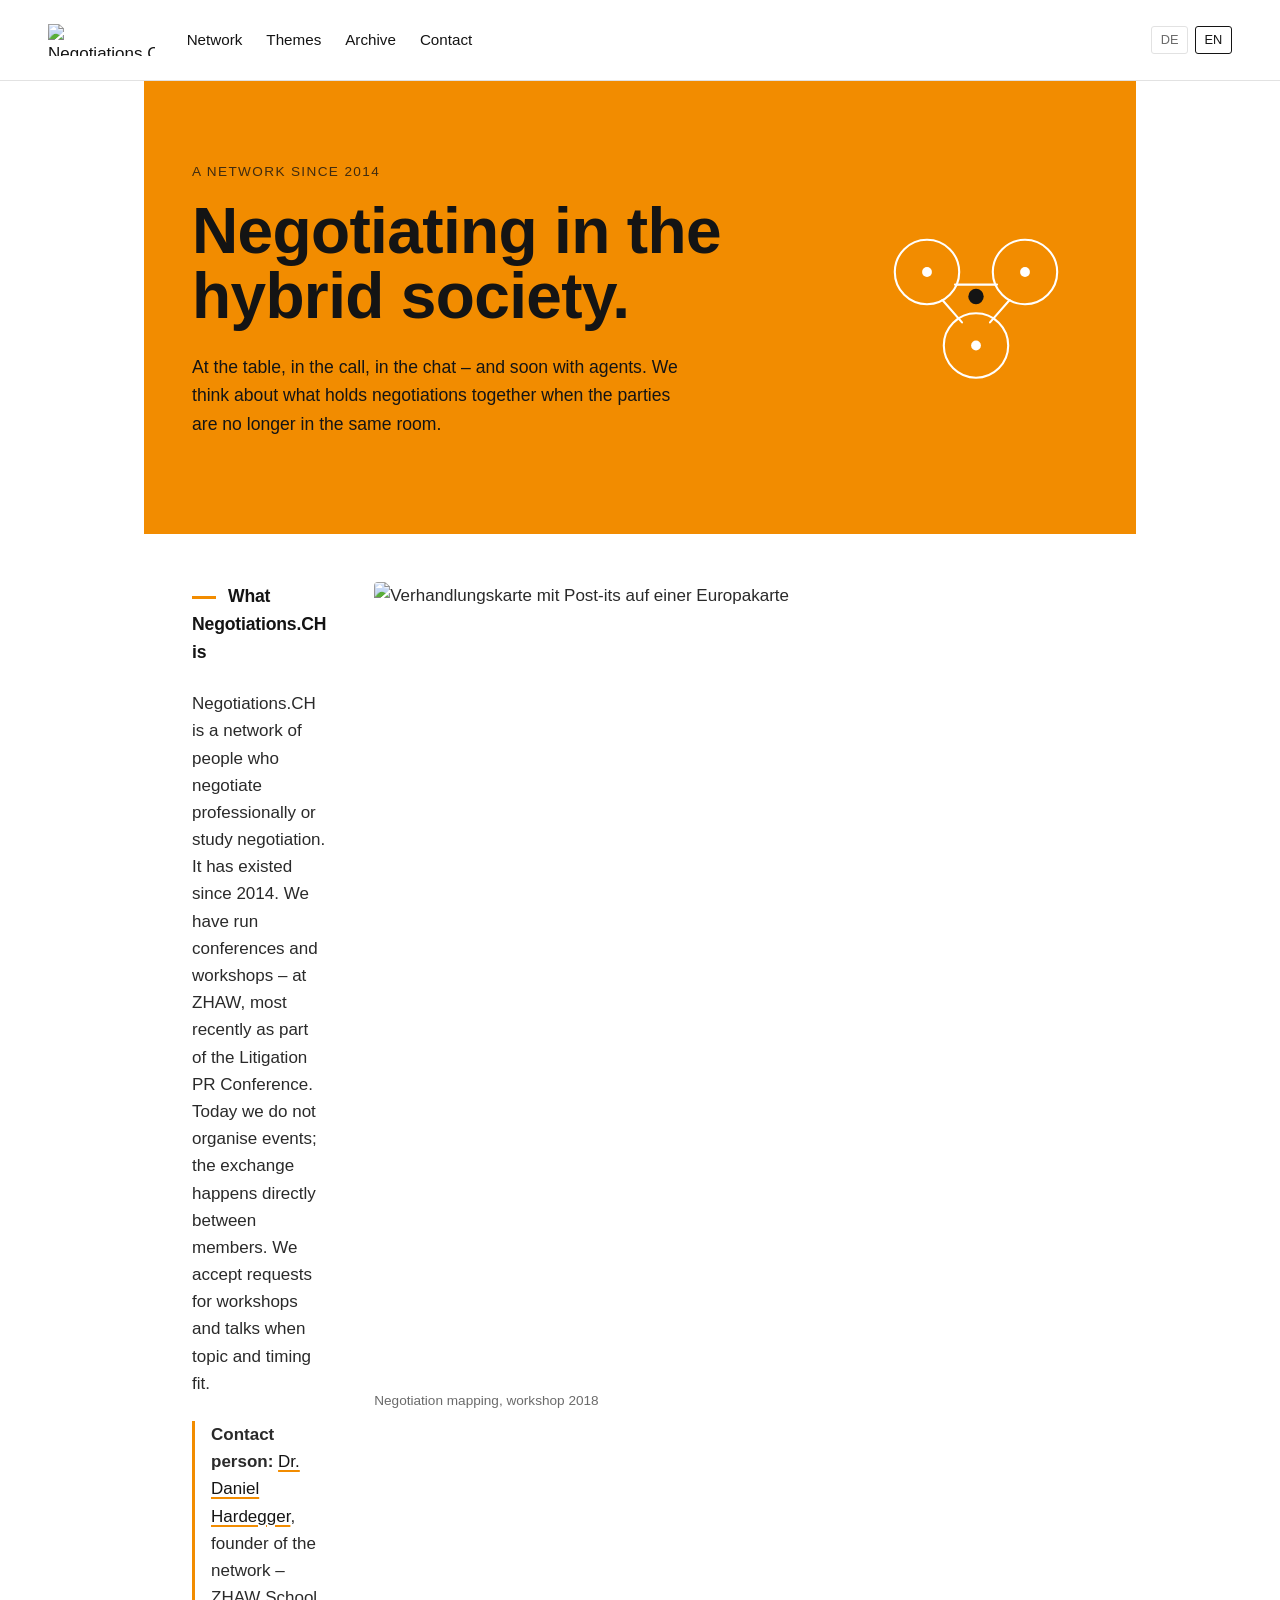
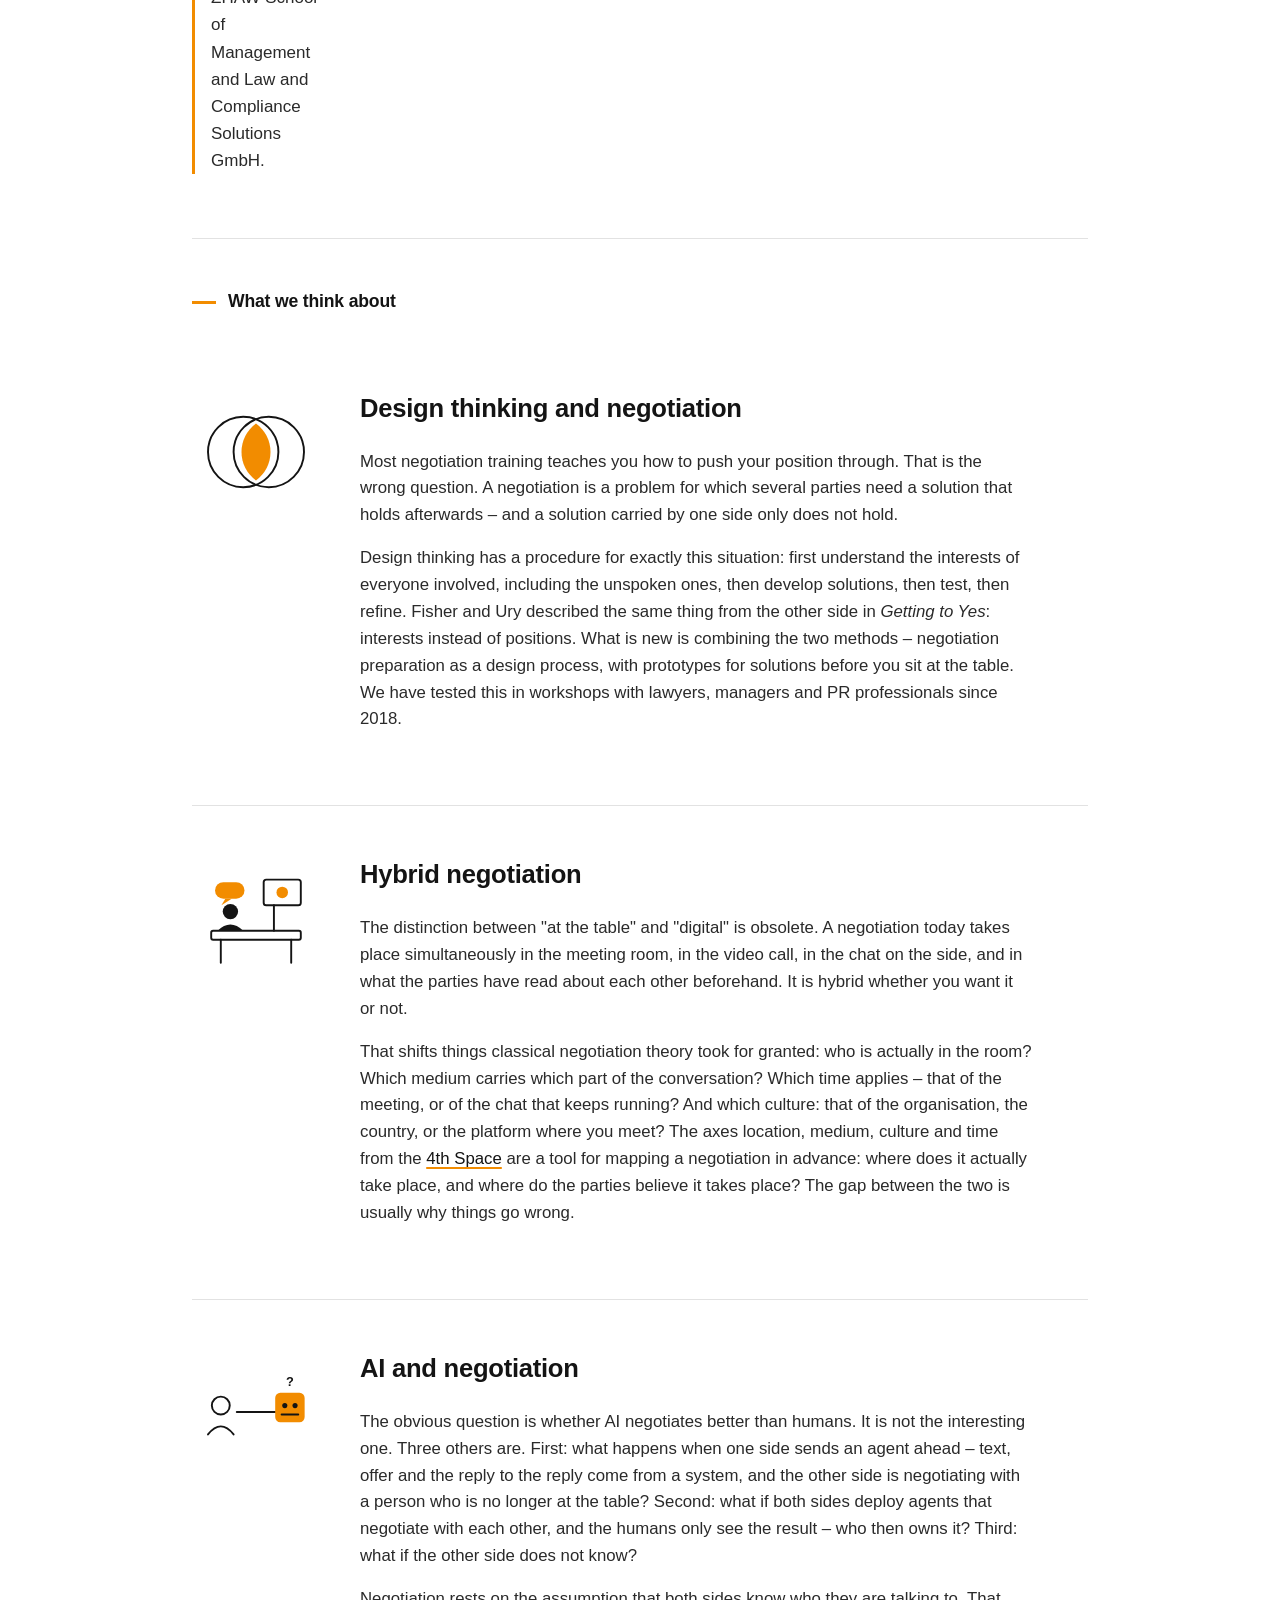
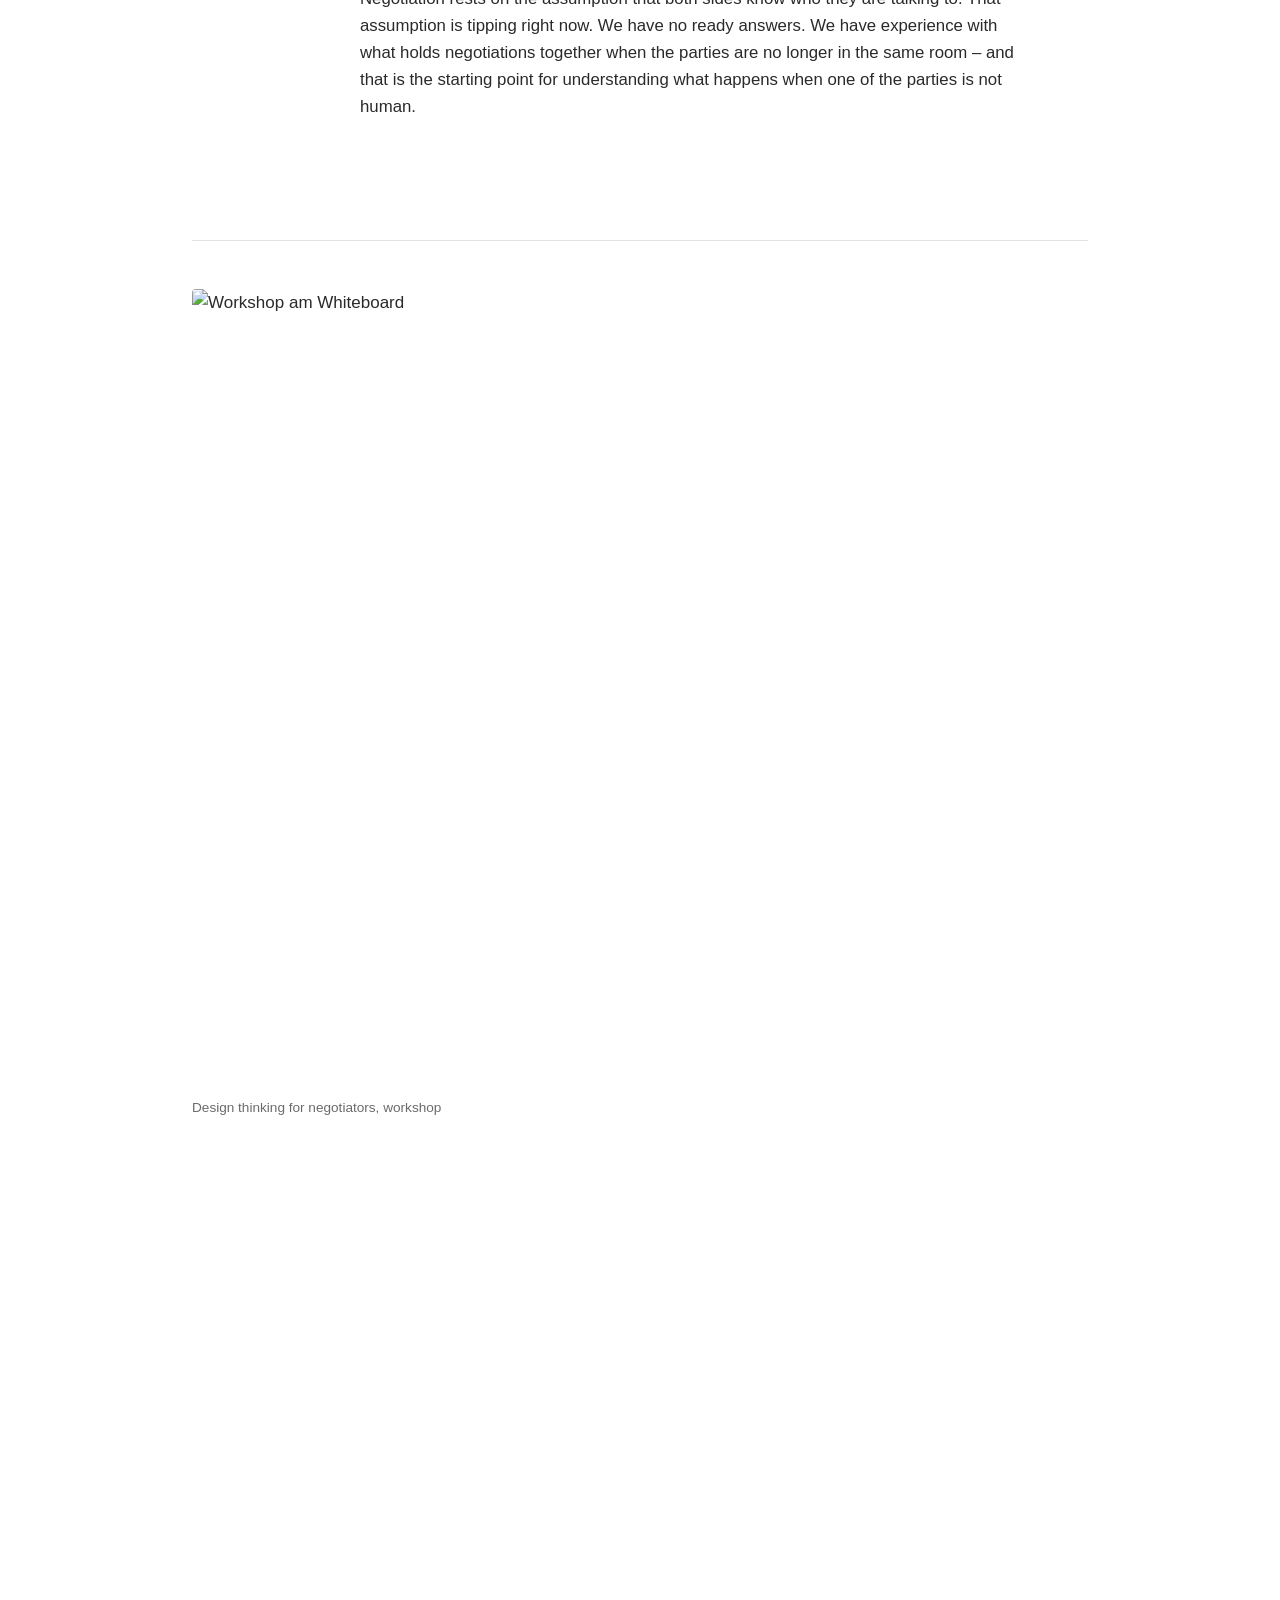
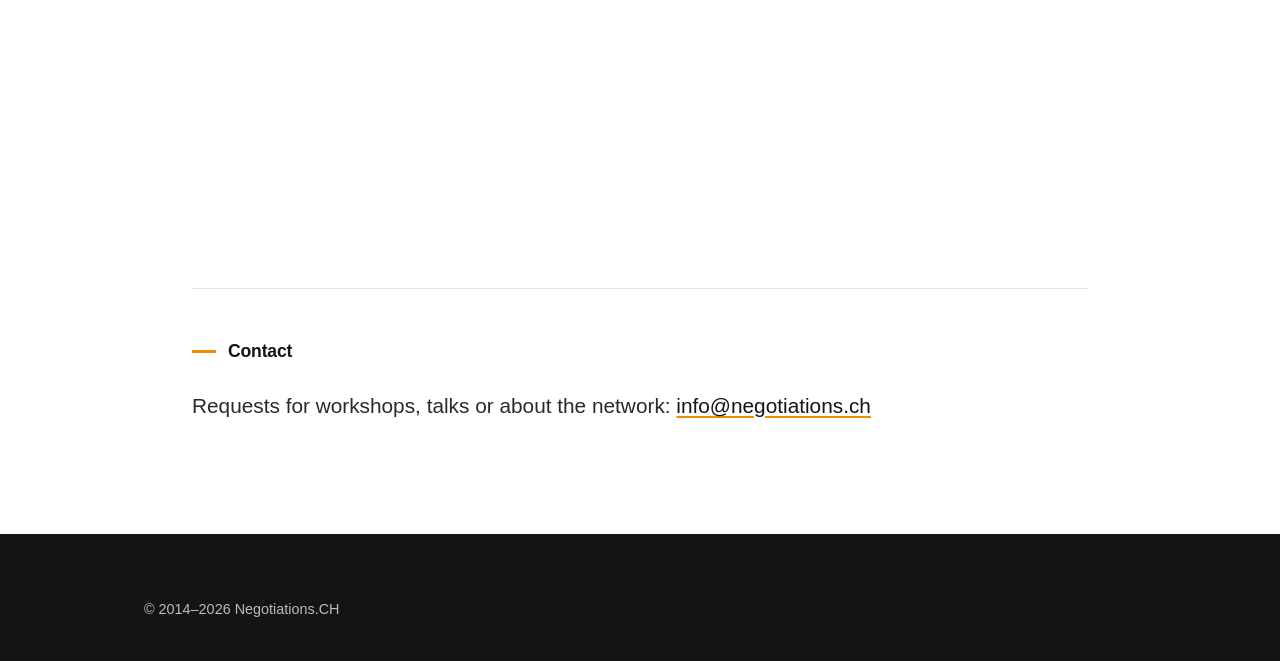
==== index.html @ 772638ce "Add files via upload" ====
<!DOCTYPE html>
<html lang="de" data-lang="de">
<head>
  <meta charset="utf-8">
  <meta name="viewport" content="width=device-width, initial-scale=1">
  <title>Negotiations.CH</title>
  <meta name="description" content="Negotiations.CH – ein Netzwerk zum Verhandeln in der hybriden Gesellschaft. Design Thinking und Verhandlung, hybride Verhandlung, KI und Verhandlung. Seit 2014.">
  <link rel="canonical" href="https://negotiations.ch/">
  <link rel="stylesheet" href="style.css">
  <script type="application/ld+json">
  {
    "@context": "https://schema.org",
    "@type": "Organization",
    "name": "Negotiations.CH",
    "url": "https://negotiations.ch/",
    "logo": "https://negotiations.ch/assets/n-logo.png",
    "foundingDate": "2014",
    "email": "info@negotiations.ch",
    "founder": {"@type": "Person", "name": "Daniel Hardegger", "url": "https://hardegger.eu/"},
    "knowsAbout": ["Negotiation", "Design Thinking", "Hybrid Negotiation", "AI and Negotiation", "Intercultural Negotiation", "Litigation PR"]
  }
  </script>
</head>
<body>

<header class="top">
  <a href="#" class="brand"><img src="assets/n-logo.png" alt="Negotiations.CH" width="200" height="60"></a>
  <nav aria-label="Inhalt">
    <a href="#netzwerk" lang="de">Netzwerk</a><a href="#netzwerk" lang="en">Network</a>
    <a href="#themen" lang="de">Themen</a><a href="#themen" lang="en">Themes</a>
    <a href="archiv.html" lang="de">Archiv</a><a href="archiv.html" lang="en">Archive</a>
    <a href="#kontakt" lang="de">Kontakt</a><a href="#kontakt" lang="en">Contact</a>
  </nav>
  <div class="lang" role="group" aria-label="Sprache / Language">
    <button type="button" data-set-lang="de" aria-pressed="true">DE</button>
    <button type="button" data-set-lang="en" aria-pressed="false">EN</button>
  </div>
</header>

<main>

  <section class="hero">
    <div class="hero-inner">
      <div>
        <p class="kicker" lang="de">Ein Netzwerk seit 2014</p>
        <p class="kicker" lang="en">A network since 2014</p>
        <h1 lang="de">Verhandeln in der hybriden Gesellschaft.</h1>
        <h1 lang="en">Negotiating in the hybrid society.</h1>
        <p class="hero-sub" lang="de">Am Tisch, im Call, im Chat – und bald mit Agenten. Wir denken darüber nach, was Verhandlungen zusammenhält, wenn die Beteiligten nicht mehr im selben Raum sind.</p>
        <p class="hero-sub" lang="en">At the table, in the call, in the chat – and soon with agents. We think about what holds negotiations together when the parties are no longer in the same room.</p>
      </div>
      <svg class="hero-art" viewBox="0 0 320 320" aria-hidden="true">
        <g fill="none" stroke="#fff" stroke-width="3" stroke-linecap="round">
          <circle cx="90" cy="110" r="46"/>
          <circle cx="230" cy="110" r="46"/>
          <circle cx="160" cy="215" r="46"/>
          <line x1="130" y1="128" x2="190" y2="128"/>
          <line x1="112" y1="150" x2="140" y2="182"/>
          <line x1="208" y1="150" x2="180" y2="182"/>
        </g>
        <g fill="#fff">
          <circle cx="90" cy="110" r="7"/>
          <circle cx="230" cy="110" r="7"/>
          <circle cx="160" cy="215" r="7"/>
        </g>
        <circle cx="160" cy="145" r="11" fill="#141414"/>
      </svg>
    </div>
  </section>

  <section id="netzwerk" class="split">
    <div>
    <h2 lang="de">Was Negotiations.CH ist</h2><h2 lang="en">What Negotiations.CH is</h2>
    <p lang="de">Negotiations.CH ist ein Netzwerk von Leuten, die beruflich verhandeln oder Verhandeln erforschen. Es besteht seit 2014. Wir haben Konferenzen und Workshops gemacht – an der ZHAW, zuletzt im Vorprogramm der Litigation-PR-Tagung. Heute organisieren wir keine Veranstaltungen; der Austausch läuft direkt zwischen den Mitgliedern. Anfragen zu Workshops und Vorträgen nehmen wir an, wenn Thema und Zeit passen.</p>
    <p lang="en">Negotiations.CH is a network of people who negotiate professionally or study negotiation. It has existed since 2014. We have run conferences and workshops – at ZHAW, most recently as part of the Litigation PR Conference. Today we do not organise events; the exchange happens directly between members. We accept requests for workshops and talks when topic and timing fit.</p>
    <p class="who" lang="de"><strong>Ansprechperson:</strong> <a href="https://hardegger.eu/">Dr. Daniel Hardegger</a>, Gründer des Netzwerks – ZHAW School of Management and Law und Compliance Solutions GmbH.</p>
    <p class="who" lang="en"><strong>Contact person:</strong> <a href="https://hardegger.eu/">Dr. Daniel Hardegger</a>, founder of the network – ZHAW School of Management and Law and Compliance Solutions GmbH.</p>
    </div>
    <figure>
      <img src="assets/workshop-map.jpg" alt="Verhandlungskarte mit Post-its auf einer Europakarte" width="1200" height="800">
      <figcaption lang="de">Verhandlungsmapping, Workshop 2018</figcaption>
      <figcaption lang="en">Negotiation mapping, workshop 2018</figcaption>
    </figure>
  </section>

  <section id="themen">
    <h2 lang="de">Woran wir denken</h2><h2 lang="en">What we think about</h2>

    <article class="theme">
      <svg class="theme-art" viewBox="0 0 200 200" aria-hidden="true">
        <circle cx="80" cy="100" r="55" fill="none" stroke="#141414" stroke-width="3"/>
        <circle cx="120" cy="100" r="55" fill="none" stroke="#141414" stroke-width="3"/>
        <path d="M100 55.5 A55 55 0 0 1 100 144.5 A55 55 0 0 1 100 55.5 Z" fill="#F28C00"/>
      </svg>
      <h3 lang="de">Design Thinking und Verhandlung</h3>
      <h3 lang="en">Design thinking and negotiation</h3>
      <div lang="de">
        <p>Die meisten Verhandlungstrainings lehren, wie man seine Position durchbringt. Das ist die falsche Frage. Eine Verhandlung ist ein Problem, für das mehrere Parteien eine Lösung brauchen, die hinterher hält – und eine Lösung, die nur eine Seite trägt, hält nicht.</p>
        <p>Design Thinking hat für genau diese Situation ein Verfahren: erst die Interessen aller Beteiligten verstehen, auch die unausgesprochenen, dann Lösungen entwickeln, dann testen, dann nachbessern. Fisher und Ury haben in <em>Getting to Yes</em> dasselbe von der anderen Seite beschrieben: Interessen statt Positionen. Neu ist, die beiden Methoden zusammenzulegen – Verhandlungsvorbereitung als Design-Prozess, mit Prototypen für Lösungen, bevor man am Tisch sitzt. Wir haben das seit 2018 in Workshops mit Juristen, Managern und PR-Leuten erprobt.</p>
      </div>
      <div lang="en">
        <p>Most negotiation training teaches you how to push your position through. That is the wrong question. A negotiation is a problem for which several parties need a solution that holds afterwards – and a solution carried by one side only does not hold.</p>
        <p>Design thinking has a procedure for exactly this situation: first understand the interests of everyone involved, including the unspoken ones, then develop solutions, then test, then refine. Fisher and Ury described the same thing from the other side in <em>Getting to Yes</em>: interests instead of positions. What is new is combining the two methods – negotiation preparation as a design process, with prototypes for solutions before you sit at the table. We have tested this in workshops with lawyers, managers and PR professionals since 2018.</p>
      </div>
    </article>

    <article class="theme">
      <svg class="theme-art" viewBox="0 0 200 200" aria-hidden="true">
        <g fill="none" stroke="#141414" stroke-width="3" stroke-linecap="round">
          <rect x="30" y="120" width="140" height="14" rx="3"/>
          <line x1="45" y1="134" x2="45" y2="170"/><line x1="155" y1="134" x2="155" y2="170"/>
          <rect x="112" y="40" width="58" height="40" rx="4"/>
          <line x1="128" y1="80" x2="128" y2="120"/>
        </g>
        <circle cx="60" cy="90" r="12" fill="#141414"/>
        <path d="M40 120 Q60 100 80 120" fill="#141414"/>
        <circle cx="141" cy="60" r="9" fill="#F28C00"/>
        <rect x="36" y="44" width="46" height="26" rx="13" fill="#F28C00"/>
        <path d="M52 70 L46 80 L62 70 Z" fill="#F28C00"/>
      </svg>
      <h3 lang="de">Hybride Verhandlung</h3>
      <h3 lang="en">Hybrid negotiation</h3>
      <div lang="de">
        <p>Die Unterscheidung zwischen «am Tisch» und «digital» ist überholt. Eine Verhandlung findet heute gleichzeitig im Sitzungszimmer, im Videocall, im Chat nebenher und in dem statt, was die Beteiligten vorher übereinander gelesen haben. Sie ist hybrid, ob man will oder nicht.</p>
        <p>Das verschiebt Dinge, die in der klassischen Verhandlungslehre als gegeben galten: Wer ist überhaupt im Raum? Welches Medium trägt welchen Teil des Gesprächs? Welche Zeit gilt – die des Meetings oder die des Chats, der weiterläuft? Und welche Kultur: die der Organisation, des Landes oder der Plattform, auf der man sich trifft? Die Achsen Ort, Medium, Kultur und Zeit aus dem <a href="https://hardegger.eu/#arbeit">4th Space</a> sind ein Werkzeug, eine Verhandlung vorher zu kartieren: Wo findet sie tatsächlich statt, und wo glauben die Parteien, dass sie stattfindet? Die Differenz zwischen beidem ist meist der Grund, warum es schiefgeht.</p>
      </div>
      <div lang="en">
        <p>The distinction between "at the table" and "digital" is obsolete. A negotiation today takes place simultaneously in the meeting room, in the video call, in the chat on the side, and in what the parties have read about each other beforehand. It is hybrid whether you want it or not.</p>
        <p>That shifts things classical negotiation theory took for granted: who is actually in the room? Which medium carries which part of the conversation? Which time applies – that of the meeting, or of the chat that keeps running? And which culture: that of the organisation, the country, or the platform where you meet? The axes location, medium, culture and time from the <a href="https://hardegger.eu/?lang=en#arbeit">4th Space</a> are a tool for mapping a negotiation in advance: where does it actually take place, and where do the parties believe it takes place? The gap between the two is usually why things go wrong.</p>
      </div>
    </article>

    <article class="theme">
      <svg class="theme-art" viewBox="0 0 200 200" aria-hidden="true">
        <g fill="none" stroke="#141414" stroke-width="3" stroke-linecap="round">
          <line x1="70" y1="100" x2="130" y2="100"/>
          <circle cx="45" cy="90" r="14"/>
          <path d="M25 135 Q45 110 65 135"/>
        </g>
        <rect x="130" y="70" width="46" height="46" rx="8" fill="#F28C00"/>
        <circle cx="145" cy="90" r="4" fill="#141414"/><circle cx="161" cy="90" r="4" fill="#141414"/>
        <line x1="140" y1="104" x2="166" y2="104" stroke="#141414" stroke-width="3" stroke-linecap="round"/>
        <text x="153" y="60" font-size="20" text-anchor="middle" fill="#141414" font-family="Segoe UI, Arial, sans-serif" font-weight="700">?</text>
      </svg>
      <h3 lang="de">KI und Verhandlung</h3>
      <h3 lang="en">AI and negotiation</h3>
      <div lang="de">
        <p>Die naheliegende Frage ist, ob KI besser verhandelt als Menschen. Sie ist nicht die interessante. Interessanter sind drei andere. Erstens: Was passiert, wenn eine Seite einen Agenten vorschickt – Text, Angebot und die Antwort auf die Antwort kommen von einem System, und die Gegenseite verhandelt mit einem Menschen, der nicht mehr am Tisch sitzt? Zweitens: Was, wenn beide Seiten Agenten einsetzen, die miteinander verhandeln, und die Menschen erst das Ergebnis sehen – wer trägt es dann? Drittens: Was, wenn die Gegenseite es nicht weiss?</p>
        <p>Verhandeln beruht auf der Annahme, dass beide Seiten wissen, mit wem sie sprechen. Die Annahme kippt gerade. Wir haben darauf keine fertigen Antworten. Wir haben Erfahrung damit, was Verhandlungen zusammenhält, wenn die Beteiligten nicht mehr im gleichen Raum sind – und das ist der Ausgangspunkt, um zu verstehen, was passiert, wenn einer der Beteiligten kein Mensch ist.</p>
      </div>
      <div lang="en">
        <p>The obvious question is whether AI negotiates better than humans. It is not the interesting one. Three others are. First: what happens when one side sends an agent ahead – text, offer and the reply to the reply come from a system, and the other side is negotiating with a person who is no longer at the table? Second: what if both sides deploy agents that negotiate with each other, and the humans only see the result – who then owns it? Third: what if the other side does not know?</p>
        <p>Negotiation rests on the assumption that both sides know who they are talking to. That assumption is tipping right now. We have no ready answers. We have experience with what holds negotiations together when the parties are no longer in the same room – and that is the starting point for understanding what happens when one of the parties is not human.</p>
      </div>
    </article>
  </section>

  <section id="archiv-teaser" class="split">
    <figure>
      <img src="assets/workshop-board.jpg" alt="Workshop am Whiteboard" width="1200" height="800">
      <figcaption lang="de">Design Thinking für Verhandler, Workshop</figcaption>
      <figcaption lang="en">Design thinking for negotiators, workshop</figcaption>
    </figure>
    <div>
    <h2 lang="de">Archiv</h2><h2 lang="en">Archive</h2>
    <p lang="de">Was wir zwischen 2014 und 2020 gemacht haben – fünf Konferenzen und Workshops an der ZHAW und vier Workshopkonzepte, die wir daraus entwickelt haben.</p>
    <p lang="en">What we did between 2014 and 2020 – five conferences and workshops at ZHAW and four workshop concepts we developed from them.</p>
    <ul class="list">
      <li><span class="when">2020</span><a href="archiv.html#framing-gender-2020">Framing, Gender &amp; Litigation-PR</a></li>
      <li><span class="when">2019</span><a href="archiv.html#some-influences-2019">Some Influences Die Hard – Falsch- und Desinformation</a></li>
      <li><span class="when">2018</span><a href="archiv.html#systemisch-2018">Systemische Strategieentwicklung in der Litigation-PR</a></li>
      <li><span class="when">2015</span><a href="archiv.html#international-2015">Internationale Verhandlungen im privaten und öffentlichen Sektor</a></li>
      <li><span class="when">2014</span><a href="archiv.html#kulturell-2014">Kulturelle Unterschiede in Verhandlungen</a></li>
    </ul>
    <p class="more"><a href="archiv.html" lang="de">Alle Berichte und Workshopkonzepte</a><a href="archiv.html" lang="en">All reports and workshop concepts</a></p>
    </div>
  </section>

  <section id="kontakt" class="contact">
    <h2 lang="de">Kontakt</h2><h2 lang="en">Contact</h2>
    <p lang="de">Anfragen zu Workshops, Vorträgen oder zum Netzwerk: <a href="mailto:info@negotiations.ch">info@negotiations.ch</a></p>
    <p lang="en">Requests for workshops, talks or about the network: <a href="mailto:info@negotiations.ch">info@negotiations.ch</a></p>
  </section>

</main>

<footer>
  <details>
    <summary lang="de">Impressum und Datenschutz</summary><summary lang="en">Legal notice and privacy</summary>
    <p lang="de"><strong>Verantwortlich:</strong> Dr. Daniel Hardegger, c/o Negotiations.CH, Kreuzstrasse 3h, 9032 Engelburg, Schweiz. E-Mail: info@negotiations.ch.</p>
    <p lang="en"><strong>Responsible:</strong> Dr. Daniel Hardegger, c/o Negotiations.CH, Kreuzstrasse 3h, 9032 Engelburg, Switzerland. Email: info@negotiations.ch.</p>
    <p lang="de"><strong>Datenschutz:</strong> Diese Seite setzt keine Cookies, lädt keine externen Skripte oder Schriften und verwendet keine Analyse- oder Tracking-Dienste. Beim Aufruf verarbeitet der Hosting-Anbieter GitHub, Inc. (GitHub Pages) technisch notwendige Zugriffsdaten wie IP-Adresse und Zeitpunkt in Server-Logs; siehe die <a href="https://docs.github.com/de/site-policy/privacy-policies/github-general-privacy-statement">Datenschutzerklärung von GitHub</a>.</p>
    <p lang="en"><strong>Privacy:</strong> This site sets no cookies, loads no external scripts or fonts and uses no analytics or tracking. The hosting provider GitHub, Inc. (GitHub Pages) processes technically necessary access data such as IP address and time in server logs; see <a href="https://docs.github.com/en/site-policy/privacy-policies/github-general-privacy-statement">GitHub's privacy statement</a>.</p>
  </details>
  <p class="copy">© 2014–2026 Negotiations.CH</p>
</footer>

<script src="lang.js"></script>
</body>
</html>
---- style.css ----
:root {
  --ink: #141414;
  --text: #2A2A2A;
  --muted: #6B6B6B;
  --line: #E2E2E2;
  --orange: #F28C00;
  --sans: "Segoe UI", "Helvetica Neue", Helvetica, Arial, sans-serif;
}
* { box-sizing: border-box; }
html { scroll-behavior: smooth; }
@media (prefers-reduced-motion: reduce) { html { scroll-behavior: auto; } }
body { margin: 0; overflow-x: hidden; background: #fff; color: var(--text); font-family: var(--sans); font-size: 1.0625rem; line-height: 1.6; }

[data-lang="de"] [lang="en"], [data-lang="en"] [lang="de"] { display: none; }

a { color: var(--ink); text-decoration-color: var(--orange); text-decoration-thickness: 2px; text-underline-offset: 3px; }
a:hover { color: var(--orange); }
:focus-visible { outline: 2px solid var(--orange); outline-offset: 3px; }
img { max-width: 100%; height: auto; display: block; }
h1, h2, h3 { color: var(--ink); margin: 0; font-weight: 600; letter-spacing: -0.01em; }
p { margin: 0 0 1rem; max-width: 40em; }

.top { display: flex; flex-wrap: wrap; align-items: center; gap: 1rem 2rem; padding: 1.25rem 1.5rem; border-bottom: 1px solid var(--line); }
.brand img { height: 2rem; width: auto; }
.top nav { display: flex; flex-wrap: wrap; gap: .25rem 1.5rem; min-width: 0; }
.top nav a { text-decoration: none; font-size: .95rem; }
.lang { display: flex; gap: .4rem; margin-left: auto; }
.lang button { font: inherit; font-size: .8rem; padding: .2rem .55rem; background: none; border: 1px solid var(--line); border-radius: 3px; color: var(--muted); cursor: pointer; }
.lang button[aria-pressed="true"] { border-color: var(--ink); color: var(--ink); }

main { padding: 0 1.5rem 3rem; max-width: 62rem; margin: 0 auto; }
section { padding: 3rem 0; border-bottom: 1px solid var(--line); }
section:last-of-type { border-bottom: none; }

/* Hero */
.hero { background: var(--orange); color: #141414; margin: 0 -1.5rem; padding: 3.5rem 1.5rem; border-bottom: none; }
.hero-inner { max-width: 56rem; margin: 0 auto; display: grid; grid-template-columns: minmax(0, 1fr); gap: 2rem; align-items: center; }
.kicker { font-size: .85rem; text-transform: uppercase; letter-spacing: .1em; margin-bottom: 1rem; color: #141414; opacity: .8; }
.hero h1 { font-size: clamp(2.2rem, 6vw, 4rem); line-height: 1.02; max-width: 12em; color: #141414; }
.hero-sub { margin-top: 1.5rem; font-size: 1.1rem; max-width: 28em; color: #141414; }
.hero-art { width: 12rem; height: auto; justify-self: start; }
.dot { color: var(--orange); }
.top { background: #fff; }

/* Zweispaltige Abschnitte */
.split { display: grid; grid-template-columns: minmax(0, 1fr); gap: 2rem; align-items: start; min-width: 0; }
.split figure { margin: 0; }
.split img { border-radius: 4px; }
figcaption { font-size: .85rem; color: var(--muted); margin-top: .5rem; }

h2 { font-size: 1.1rem; margin-bottom: 1.5rem; }
h2::before { content: ""; display: inline-block; width: 1.5rem; height: 3px; background: var(--orange); vertical-align: middle; margin-right: .75rem; }
.who { border-left: 3px solid var(--orange); padding-left: 1rem; margin-top: 1.5rem; }

.theme { display: grid; grid-template-columns: 5rem minmax(0, 1fr); gap: .5rem 1.5rem; padding: 2rem 0; border-top: 1px solid var(--line); }
.theme:first-of-type { border-top: none; }
.theme-art { width: 5rem; height: 5rem; grid-row: span 3; }
.theme h3 { font-size: 1.6rem; margin-bottom: .75rem; }
.theme div { grid-column: 2; }
.theme p { font-size: 1.05rem; }

.list { list-style: none; padding: 0; margin: 0; }
.list li { display: grid; grid-template-columns: 4rem minmax(0, 1fr); gap: .5rem; padding: .7rem 0; border-bottom: 1px solid var(--line); }
.when { color: var(--muted); font-size: .9rem; padding-top: .15rem; }
.more { margin-top: 1rem; }

/* Archivseite */
.entry { padding: 2.5rem 0; border-bottom: 1px solid var(--line); }
.entry h3 { font-size: 1.4rem; margin-bottom: .25rem; }
.entry .meta { color: var(--muted); font-size: .95rem; margin-bottom: 1.25rem; }
.entry dl { display: grid; grid-template-columns: 9rem minmax(0, 1fr); gap: .3rem 1rem; margin: 0 0 1.25rem; font-size: .95rem; }
.entry dt { color: var(--muted); }
.entry dd { margin: 0; }
.entry h4 { font-size: 1rem; margin: 1.25rem 0 .4rem; color: var(--ink); }
.entry ul { max-width: 40em; }
blockquote { margin: 1rem 0; padding-left: 1rem; border-left: 3px solid var(--orange); color: var(--muted); font-style: italic; max-width: 38em; }

.contact { border-bottom: none; }
.contact p { font-size: 1.3rem; }

footer { background: #141414; color: #bbb; padding: 2rem 1.5rem; font-size: .9rem; }
footer a { color: #fff; }
footer summary { cursor: pointer; color: #fff; }
footer p { max-width: 44em; margin: 1rem auto 0; }
footer details, .copy { max-width: 62rem; margin-left: auto; margin-right: auto; }
.copy { margin-top: 1.5rem; }

@media (min-width: 48rem) {
  .top { padding: 1.5rem 3rem; }
  main { padding-left: 3rem; padding-right: 3rem; }
  footer { padding: 2.5rem 3rem; }
  .hero { margin: 0 -3rem; padding: 5rem 3rem; }
  .hero-inner { grid-template-columns: minmax(0, 1fr) 14rem; }
  .hero-art { width: 14rem; justify-self: end; }
  .split { grid-template-columns: 3fr 2fr; gap: 3rem; }
  #archiv-teaser.split { grid-template-columns: 2fr 3fr; }
  .theme { grid-template-columns: 8rem minmax(0, 1fr); gap: .5rem 2.5rem; padding: 3rem 0; }
  .theme-art { width: 8rem; height: 8rem; }
}

.entry-img { max-width: 22rem; border-radius: 4px; margin: 0 0 1.25rem; }
@media (min-width: 48rem) { .entry-img { float: right; margin: 0 0 1rem 2rem; max-width: 18rem; } .entry::after { content: ""; display: block; clear: both; } }
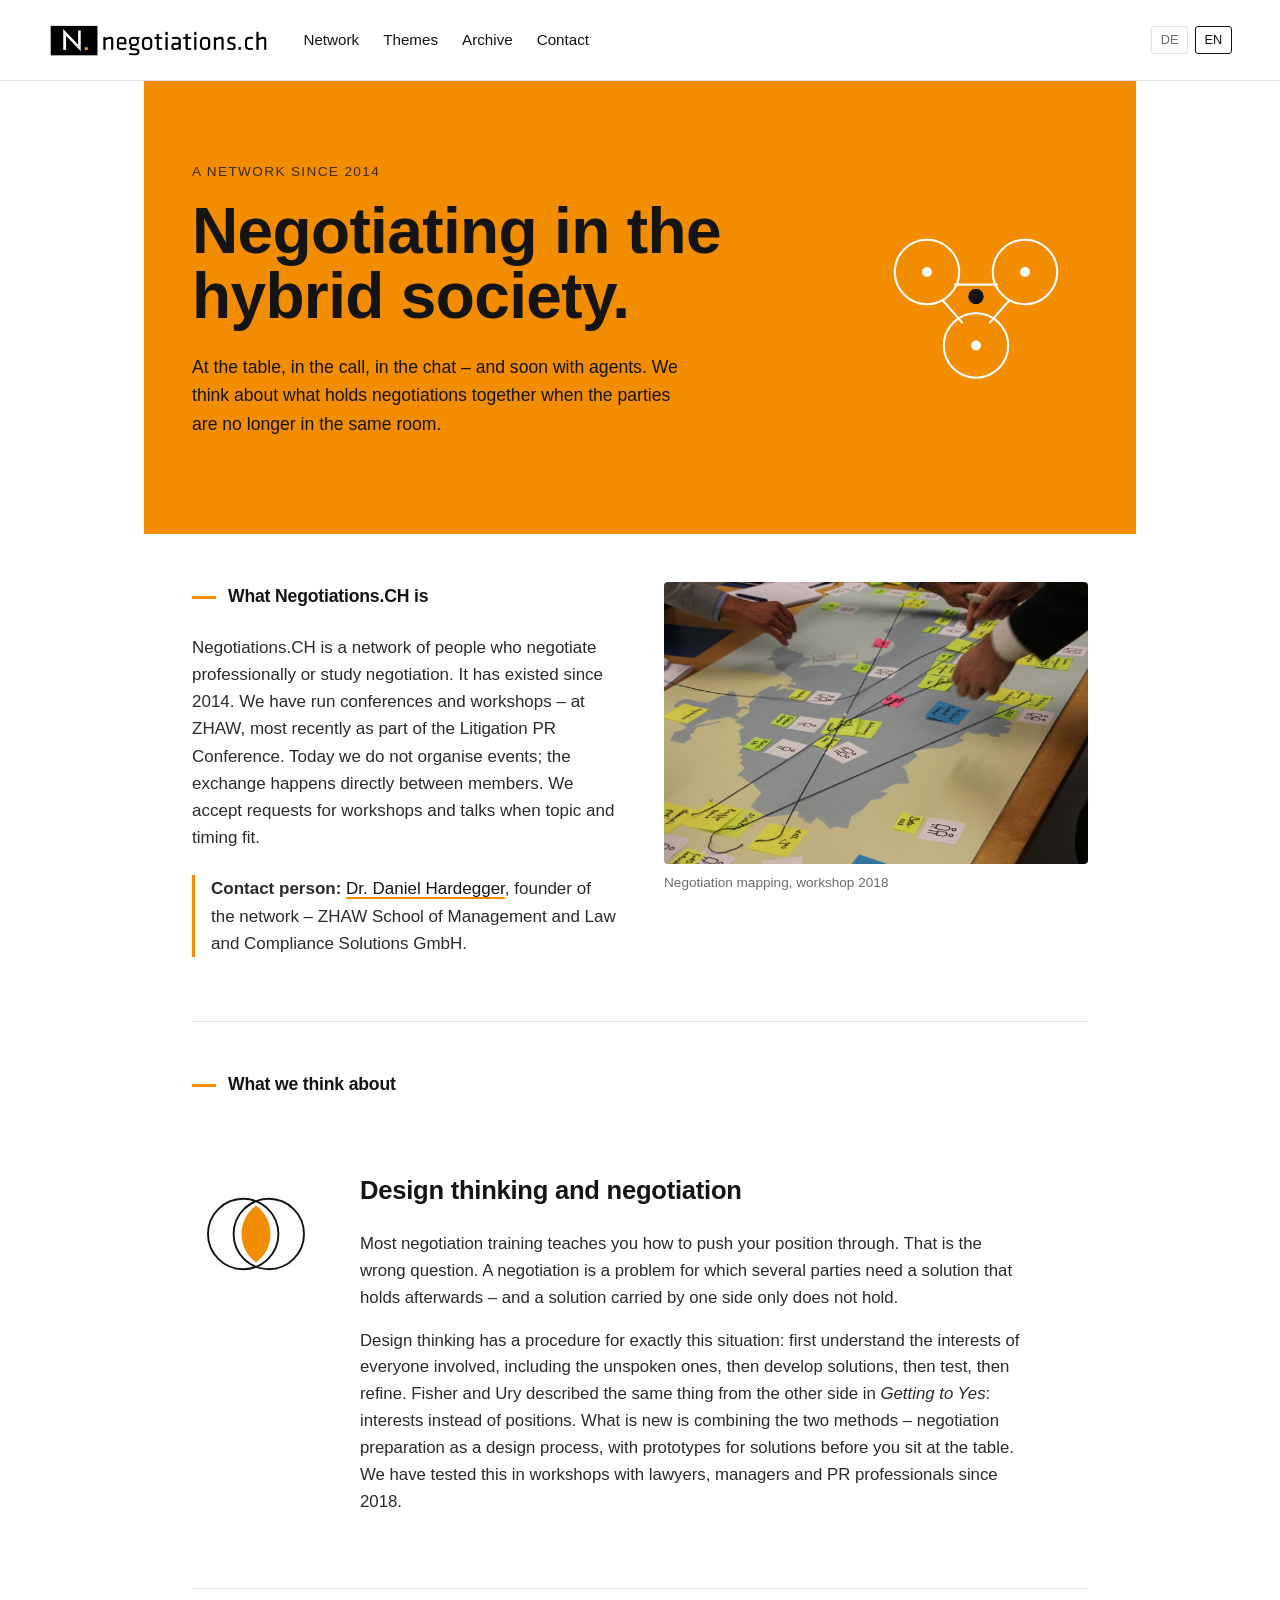
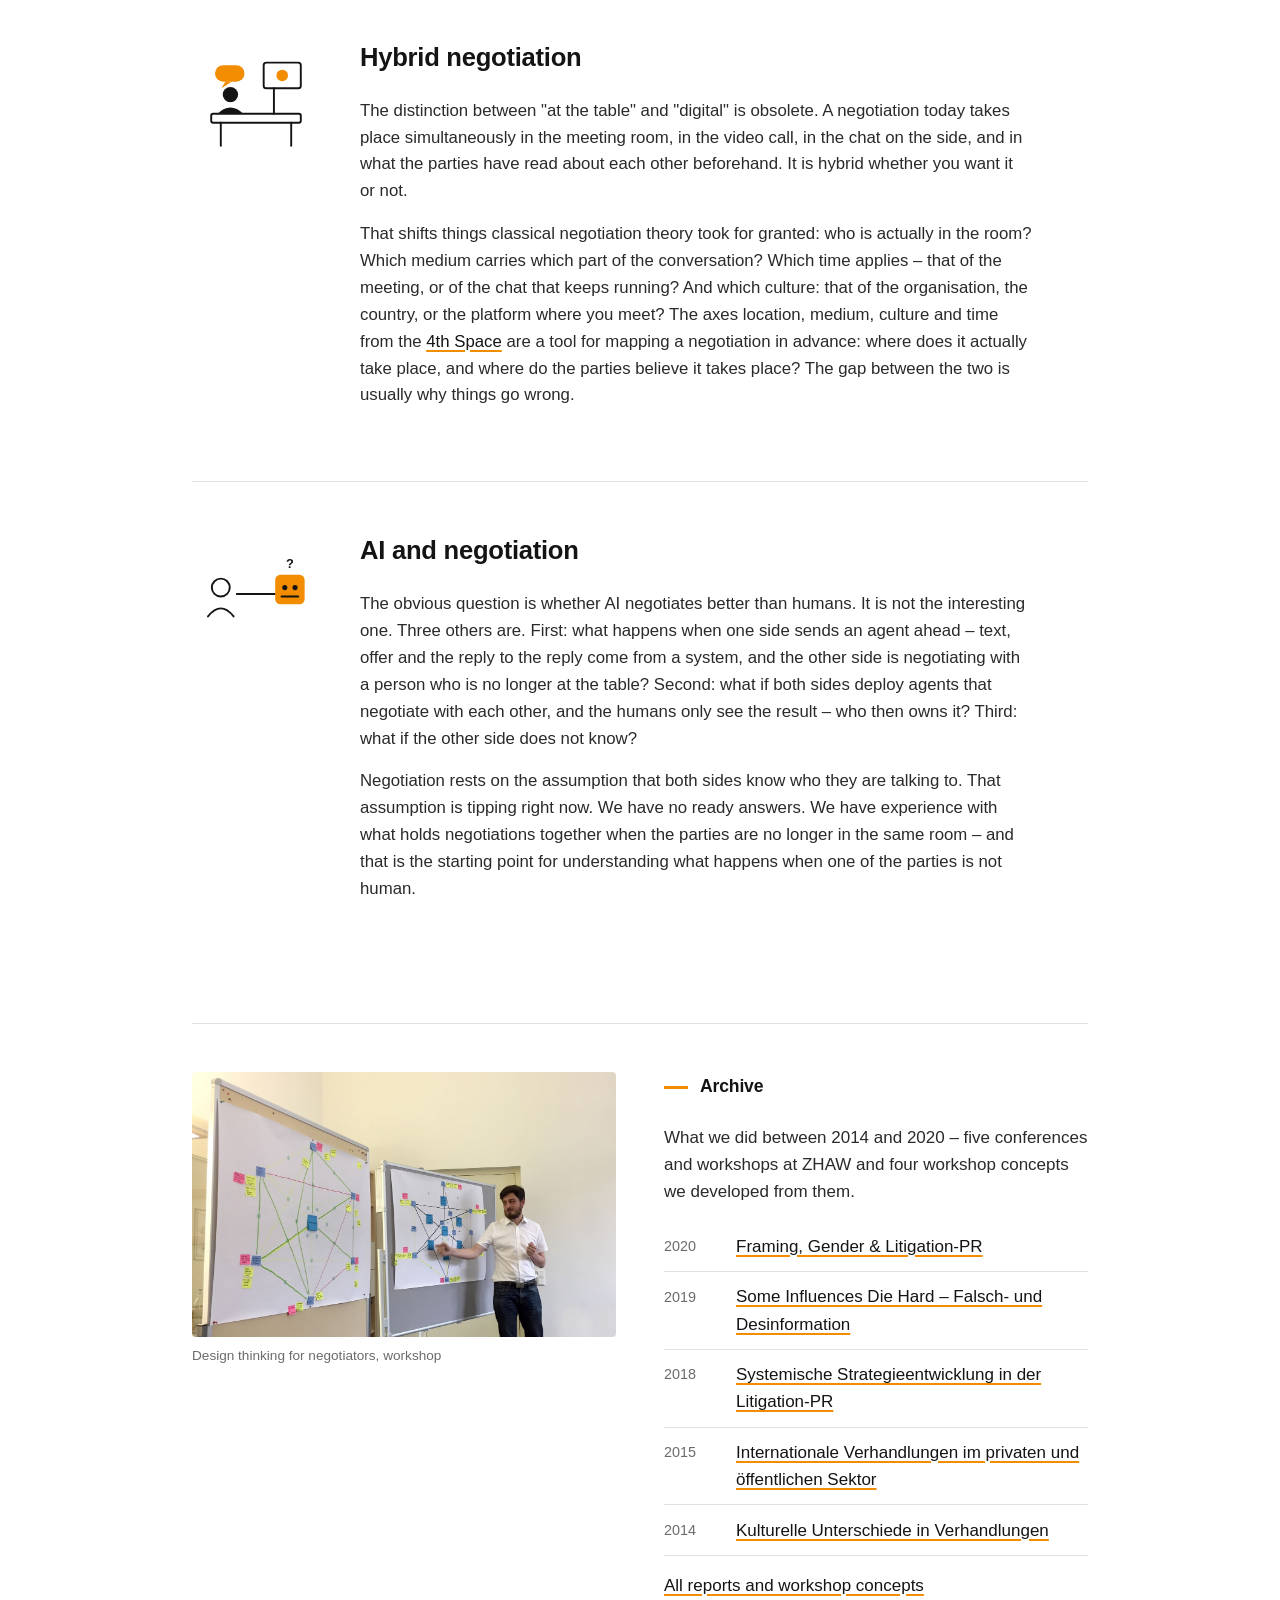
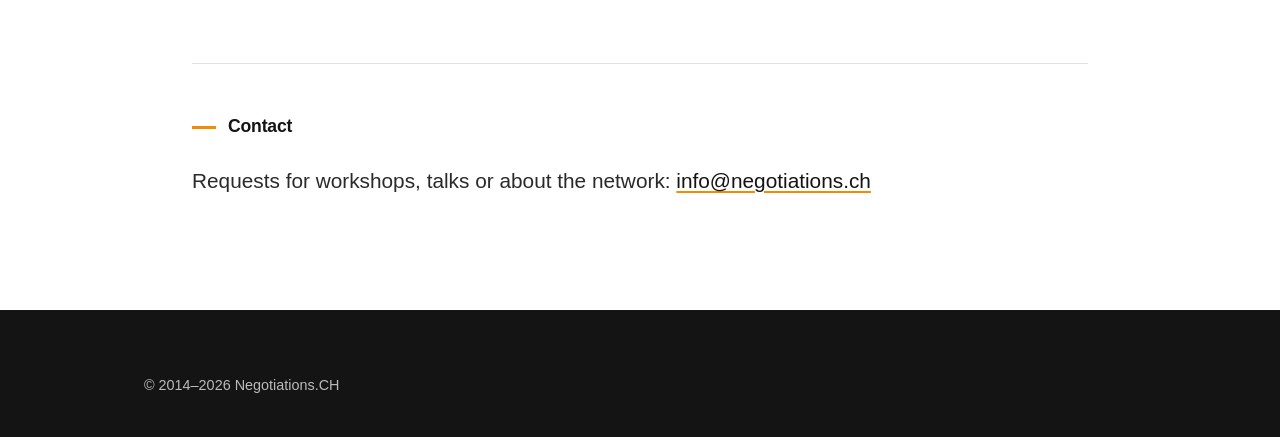
==== commit 47b6b848: "Update index.html" ====
--- a/index.html
+++ b/index.html
@@ -7,6 +7,8 @@
   <meta name="description" content="Negotiations.CH – ein Netzwerk zum Verhandeln in der hybriden Gesellschaft. Design Thinking und Verhandlung, hybride Verhandlung, KI und Verhandlung. Seit 2014.">
   <link rel="canonical" href="https://negotiations.ch/">
   <link rel="stylesheet" href="style.css">
+  <link rel="icon" type="image/png" sizes="512x512" href="assets/favicon.png">
+  <link rel="apple-touch-icon" href="assets/favicon.png">
   <script type="application/ld+json">
   {
     "@context": "https://schema.org",
--- a/style.css
+++ b/style.css
@@ -45,7 +45,7 @@
 /* Zweispaltige Abschnitte */
 .split { display: grid; grid-template-columns: minmax(0, 1fr); gap: 2rem; align-items: start; min-width: 0; }
 .split figure { margin: 0; }
-.split img { border-radius: 4px; }
+.split img { border-radius: 4px; width: 100%; }
 figcaption { font-size: .85rem; color: var(--muted); margin-top: .5rem; }
 
 h2 { font-size: 1.1rem; margin-bottom: 1.5rem; }
@@ -92,11 +92,14 @@
   .hero { margin: 0 -3rem; padding: 5rem 3rem; }
   .hero-inner { grid-template-columns: minmax(0, 1fr) 14rem; }
   .hero-art { width: 14rem; justify-self: end; }
-  .split { grid-template-columns: 3fr 2fr; gap: 3rem; }
-  #archiv-teaser.split { grid-template-columns: 2fr 3fr; }
+  .split { grid-template-columns: 1fr 1fr; gap: 3rem; }
+  #archiv-teaser.split { grid-template-columns: 1fr 1fr; }
   .theme { grid-template-columns: 8rem minmax(0, 1fr); gap: .5rem 2.5rem; padding: 3rem 0; }
   .theme-art { width: 8rem; height: 8rem; }
 }
 
 .entry-img { max-width: 22rem; border-radius: 4px; margin: 0 0 1.25rem; }
 @media (min-width: 48rem) { .entry-img { float: right; margin: 0 0 1rem 2rem; max-width: 18rem; } .entry::after { content: ""; display: block; clear: both; } }
+
+.jump { font-size: 1rem; }
+.jump a { color: #141414; }
